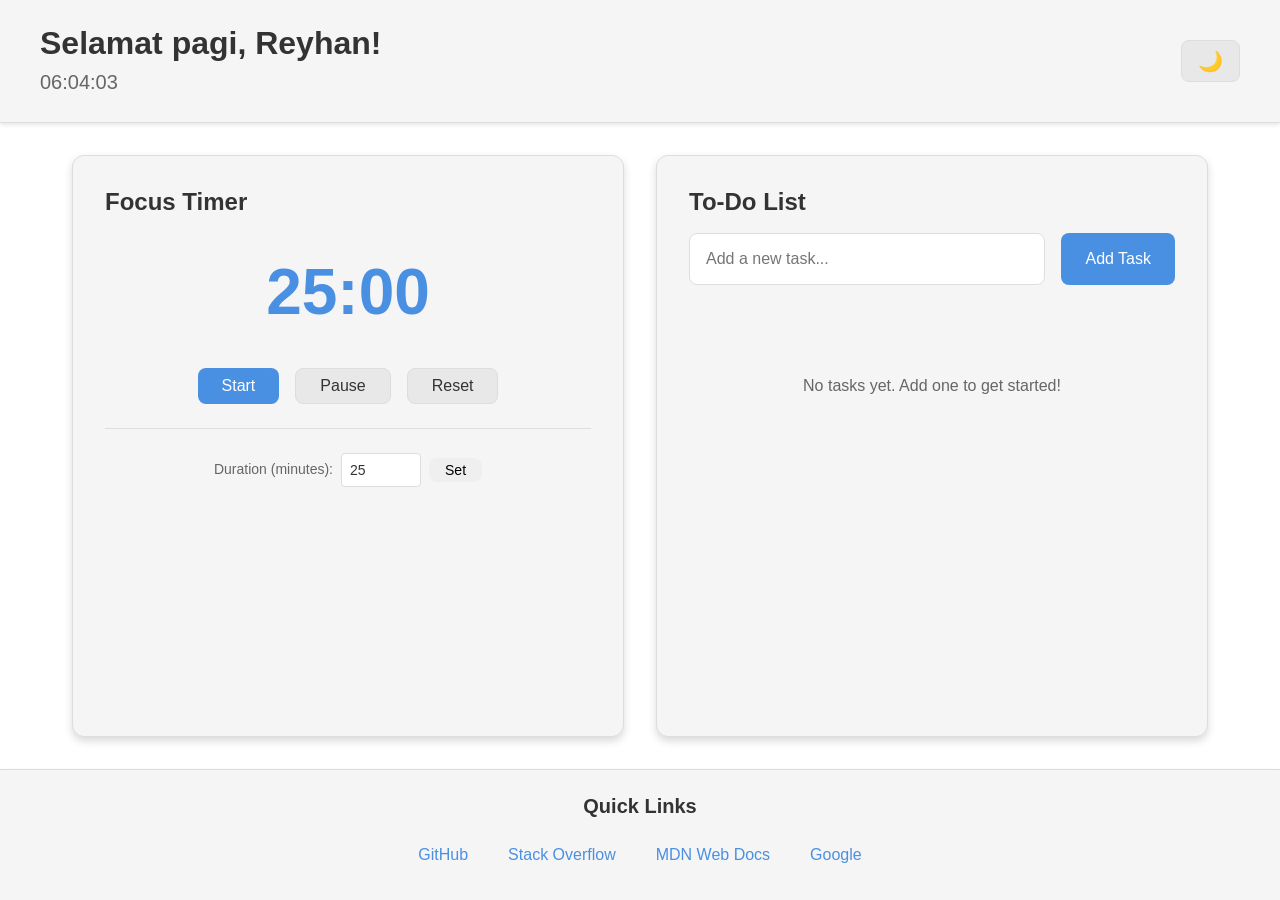
==== index.html @ 03e13bc8 "wave 3 beres" ====
<!DOCTYPE html>
<html lang="en">
<head>
    <meta charset="UTF-8">
    <meta name="viewport" content="width=device-width, initial-scale=1.0">
    <meta name="description" content="A simple to-do list dashboard with focus timer and quick links">
    <title>To-Do List Dashboard</title>
    <link rel="stylesheet" href="css/style.css">
</head>
<body>
    <!-- Header Component -->
    <header id="header-component">
        <div class="header-content">
            <div class="header-left">
                <h1 id="greeting-display">Welcome</h1>
                <div id="clock-display" class="clock">00:00</div>
            </div>
            <div class="header-right">
                <button id="theme-toggle" class="theme-toggle-btn" aria-label="Toggle theme">
                    <span class="theme-icon">🌙</span>
                </button>
            </div>
        </div>
    </header>

    <!-- Main Content Area -->
    <main id="main-content">
        <!-- Focus Timer Component -->
        <section id="focus-timer" class="focus-timer">
            <h2>Focus Timer</h2>
            <div class="timer-display">
                <span id="timer-minutes">25</span>:<span id="timer-seconds">00</span>
            </div>
            <div class="timer-controls">
                <button id="timer-start" class="btn btn-primary">Start</button>
                <button id="timer-pause" class="btn btn-secondary">Pause</button>
                <button id="timer-reset" class="btn btn-secondary">Reset</button>
            </div>
            <div class="timer-settings">
                <label for="timer-duration-input">Duration (minutes):</label>
                <input 
                    type="number" 
                    id="timer-duration-input" 
                    min="1" 
                    max="120" 
                    value="25"
                    aria-label="Timer duration in minutes"
                >
                <button id="timer-set-duration" class="btn btn-small">Set</button>
            </div>
        </section>

        <!-- Task List Component -->
        <section id="task-list-component" class="task-list">
            <h2>To-Do List</h2>
            
            <!-- Task Form -->
            <form id="task-form" class="task-form">
                <div class="task-input-group">
                    <input 
                        type="text" 
                        id="task-input" 
                        placeholder="Add a new task..." 
                        maxlength="500"
                        aria-label="New task description"
                    >
                    <button type="submit" class="btn btn-primary">Add Task</button>
                </div>
                <div id="error-message" class="error-message" role="alert" aria-live="polite"></div>
            </form>

            <!-- Tasks Container -->
            <div id="tasks-container" class="tasks-container">
                <!-- Task items will be dynamically inserted here -->
            </div>
        </section>
    </main>

    <!-- Footer Component -->
    <footer id="footer-component">
        <div class="footer-content">
            <h3>Quick Links</h3>
            <nav id="quick-links-container" class="quick-links">
                <a href="https://github.com" target="_blank" rel="noopener noreferrer">GitHub</a>
                <a href="https://stackoverflow.com" target="_blank" rel="noopener noreferrer">Stack Overflow</a>
                <a href="https://developer.mozilla.org" target="_blank" rel="noopener noreferrer">MDN Web Docs</a>
                <a href="https://www.google.com" target="_blank" rel="noopener noreferrer">Google</a>
            </nav>
        </div>
    </footer>

    <script src="js/script.js"></script>
</body>
</html>
---- css/style.css ----
/* ============================================
   CSS Custom Properties - Theme Variables
   ============================================ */

:root {
  /* Light Theme Colors */
  --bg-primary: #ffffff;
  --bg-secondary: #f5f5f5;
  --bg-tertiary: #e8e8e8;
  --text-primary: #333333;
  --text-secondary: #666666;
  --text-muted: #999999;
  --accent-color: #4a90e2;
  --accent-hover: #357abd;
  --border-color: #dddddd;
  --success-color: #4caf50;
  --danger-color: #f44336;
  --warning-color: #ff9800;
  --shadow-sm: 0 2px 4px rgba(0, 0, 0, 0.1);
  --shadow-md: 0 4px 8px rgba(0, 0, 0, 0.15);
  --shadow-lg: 0 8px 16px rgba(0, 0, 0, 0.2);
  
  /* Spacing */
  --spacing-xs: 0.25rem;
  --spacing-sm: 0.5rem;
  --spacing-md: 1rem;
  --spacing-lg: 1.5rem;
  --spacing-xl: 2rem;
  --spacing-xxl: 3rem;
  
  /* Typography */
  --font-family: -apple-system, BlinkMacSystemFont, 'Segoe UI', Roboto, Oxygen, Ubuntu, Cantarell, sans-serif;
  --font-size-base: 16px;
  --font-size-sm: 0.875rem;
  --font-size-md: 1rem;
  --font-size-lg: 1.25rem;
  --font-size-xl: 1.5rem;
  --font-size-xxl: 2rem;
  --font-weight-normal: 400;
  --font-weight-medium: 500;
  --font-weight-bold: 700;
  
  /* Border Radius */
  --radius-sm: 4px;
  --radius-md: 8px;
  --radius-lg: 12px;
  
  /* Transitions */
  --transition-fast: 150ms ease-in-out;
  --transition-normal: 250ms ease-in-out;
  --transition-slow: 350ms ease-in-out;
}

[data-theme="dark"] {
  /* Dark Theme Colors */
  --bg-primary: #1e1e1e;
  --bg-secondary: #2d2d2d;
  --bg-tertiary: #3a3a3a;
  --text-primary: #ffffff;
  --text-secondary: #b0b0b0;
  --text-muted: #808080;
  --accent-color: #64b5f6;
  --accent-hover: #42a5f5;
  --border-color: #404040;
  --success-color: #66bb6a;
  --danger-color: #ef5350;
  --warning-color: #ffa726;
  --shadow-sm: 0 2px 4px rgba(0, 0, 0, 0.3);
  --shadow-md: 0 4px 8px rgba(0, 0, 0, 0.4);
  --shadow-lg: 0 8px 16px rgba(0, 0, 0, 0.5);
}

/* ============================================
   Base Styles & Reset
   ============================================ */

* {
  margin: 0;
  padding: 0;
  box-sizing: border-box;
}

html {
  font-size: var(--font-size-base);
  scroll-behavior: smooth;
}

body {
  font-family: var(--font-family);
  background-color: var(--bg-primary);
  color: var(--text-primary);
  line-height: 1.6;
  min-height: 100vh;
  display: flex;
  flex-direction: column;
  transition: background-color var(--transition-normal), color var(--transition-normal);
}

h1, h2, h3, h4, h5, h6 {
  font-weight: var(--font-weight-bold);
  line-height: 1.2;
  margin-bottom: var(--spacing-md);
}

h1 {
  font-size: var(--font-size-xxl);
}

h2 {
  font-size: var(--font-size-xl);
}

h3 {
  font-size: var(--font-size-lg);
}

/* ============================================
   Header Component
   ============================================ */

#header-component {
  background-color: var(--bg-secondary);
  border-bottom: 1px solid var(--border-color);
  padding: var(--spacing-lg) var(--spacing-xl);
  box-shadow: var(--shadow-sm);
  transition: background-color var(--transition-normal);
}

.header-content {
  max-width: 1200px;
  margin: 0 auto;
  display: flex;
  justify-content: space-between;
  align-items: center;
}

.header-left h1 {
  margin-bottom: var(--spacing-xs);
  color: var(--text-primary);
}

.clock {
  font-size: var(--font-size-lg);
  color: var(--text-secondary);
  font-weight: var(--font-weight-medium);
}

.theme-toggle-btn {
  background: var(--bg-tertiary);
  border: 1px solid var(--border-color);
  border-radius: var(--radius-md);
  padding: var(--spacing-sm) var(--spacing-md);
  cursor: pointer;
  font-size: var(--font-size-lg);
  transition: all var(--transition-fast);
}

.theme-toggle-btn:hover {
  background-color: var(--accent-color);
  border-color: var(--accent-color);
  transform: scale(1.05);
}

.theme-toggle-btn:active {
  transform: scale(0.95);
}

/* ============================================
   Main Content Area
   ============================================ */

#main-content {
  flex: 1;
  max-width: 1200px;
  width: 100%;
  margin: 0 auto;
  padding: var(--spacing-xl);
  display: grid;
  grid-template-columns: 1fr 1fr;
  gap: var(--spacing-xl);
}

/* ============================================
   Focus Timer Component
   ============================================ */

.focus-timer {
  background-color: var(--bg-secondary);
  border: 1px solid var(--border-color);
  border-radius: var(--radius-lg);
  padding: var(--spacing-xl);
  box-shadow: var(--shadow-md);
  transition: background-color var(--transition-normal);
}

.timer-display {
  font-size: 4rem;
  font-weight: var(--font-weight-bold);
  text-align: center;
  color: var(--accent-color);
  margin: var(--spacing-lg) 0;
  font-variant-numeric: tabular-nums;
}

.timer-controls {
  display: flex;
  gap: var(--spacing-md);
  justify-content: center;
  margin-bottom: var(--spacing-lg);
}

.timer-settings {
  display: flex;
  gap: var(--spacing-sm);
  align-items: center;
  justify-content: center;
  padding-top: var(--spacing-lg);
  border-top: 1px solid var(--border-color);
}

.timer-settings label {
  font-size: var(--font-size-sm);
  color: var(--text-secondary);
}

.timer-settings input {
  width: 80px;
  padding: var(--spacing-sm);
  border: 1px solid var(--border-color);
  border-radius: var(--radius-sm);
  background-color: var(--bg-primary);
  color: var(--text-primary);
  font-size: var(--font-size-sm);
  transition: all var(--transition-fast);
}

.timer-settings input:focus {
  outline: none;
  border-color: var(--accent-color);
  box-shadow: 0 0 0 3px rgba(74, 144, 226, 0.1);
}

/* ============================================
   Task List Component
   ============================================ */

.task-list {
  background-color: var(--bg-secondary);
  border: 1px solid var(--border-color);
  border-radius: var(--radius-lg);
  padding: var(--spacing-xl);
  box-shadow: var(--shadow-md);
  transition: background-color var(--transition-normal);
}

.task-form {
  margin-bottom: var(--spacing-lg);
}

.task-input-group {
  display: flex;
  gap: var(--spacing-md);
  margin-bottom: var(--spacing-sm);
}

#task-input {
  flex: 1;
  padding: var(--spacing-md);
  border: 1px solid var(--border-color);
  border-radius: var(--radius-md);
  background-color: var(--bg-primary);
  color: var(--text-primary);
  font-size: var(--font-size-md);
  transition: all var(--transition-fast);
}

#task-input:focus {
  outline: none;
  border-color: var(--accent-color);
  box-shadow: 0 0 0 3px rgba(74, 144, 226, 0.1);
}

.error-message {
  color: var(--danger-color);
  font-size: var(--font-size-sm);
  min-height: 1.5rem;
  padding: var(--spacing-xs) 0;
}

.tasks-container {
  max-height: 500px;
  overflow-y: auto;
}

/* Task Item Styles */
.task-item {
  display: flex;
  align-items: center;
  gap: var(--spacing-md);
  padding: var(--spacing-md);
  background-color: var(--bg-primary);
  border: 1px solid var(--border-color);
  border-radius: var(--radius-md);
  margin-bottom: var(--spacing-sm);
  transition: all var(--transition-fast);
}

.task-item:hover {
  box-shadow: var(--shadow-sm);
  transform: translateY(-2px);
}

.task-item.completed {
  opacity: 0.6;
}

.task-checkbox {
  width: 20px;
  height: 20px;
  cursor: pointer;
  accent-color: var(--accent-color);
}

.task-description {
  flex: 1;
  color: var(--text-primary);
  font-size: var(--font-size-md);
  word-break: break-word;
  transition: all var(--transition-fast);
}

.task-item.completed .task-description {
  text-decoration: line-through;
  color: var(--text-secondary);
}

.task-delete {
  background-color: transparent;
  border: none;
  color: var(--danger-color);
  cursor: pointer;
  font-size: var(--font-size-lg);
  padding: var(--spacing-xs);
  transition: all var(--transition-fast);
}

.task-delete:hover {
  transform: scale(1.2);
  color: var(--danger-color);
}

/* ============================================
   Button Styles
   ============================================ */

.btn {
  padding: var(--spacing-sm) var(--spacing-lg);
  border: none;
  border-radius: var(--radius-md);
  font-size: var(--font-size-md);
  font-weight: var(--font-weight-medium);
  cursor: pointer;
  transition: all var(--transition-fast);
  white-space: nowrap;
}

.btn:hover {
  transform: translateY(-2px);
  box-shadow: var(--shadow-sm);
}

.btn:active {
  transform: translateY(0);
}

.btn:disabled {
  opacity: 0.5;
  cursor: not-allowed;
  transform: none;
}

.btn-primary {
  background-color: var(--accent-color);
  color: white;
}

.btn-primary:hover {
  background-color: var(--accent-hover);
}

.btn-secondary {
  background-color: var(--bg-tertiary);
  color: var(--text-primary);
  border: 1px solid var(--border-color);
}

.btn-secondary:hover {
  background-color: var(--border-color);
}

.btn-small {
  padding: var(--spacing-xs) var(--spacing-md);
  font-size: var(--font-size-sm);
}

/* ============================================
   Footer Component
   ============================================ */

#footer-component {
  background-color: var(--bg-secondary);
  border-top: 1px solid var(--border-color);
  padding: var(--spacing-lg) var(--spacing-xl);
  box-shadow: var(--shadow-sm);
  transition: background-color var(--transition-normal);
}

.footer-content {
  max-width: 1200px;
  margin: 0 auto;
  text-align: center;
}

.footer-content h3 {
  font-size: var(--font-size-lg);
  margin-bottom: var(--spacing-md);
  color: var(--text-primary);
}

.quick-links {
  display: flex;
  gap: var(--spacing-lg);
  justify-content: center;
  flex-wrap: wrap;
}

.quick-links a {
  color: var(--accent-color);
  text-decoration: none;
  font-size: var(--font-size-md);
  padding: var(--spacing-sm);
  border-radius: var(--radius-sm);
  transition: all var(--transition-fast);
}

.quick-links a:hover {
  color: var(--accent-hover);
  background-color: var(--bg-tertiary);
  transform: translateY(-2px);
}

/* ============================================
   Responsive Design
   ============================================ */

@media (max-width: 768px) {
  #main-content {
    grid-template-columns: 1fr;
    padding: var(--spacing-md);
  }

  .header-content {
    flex-direction: column;
    gap: var(--spacing-md);
    text-align: center;
  }

  .task-input-group {
    flex-direction: column;
  }

  .timer-display {
    font-size: 3rem;
  }

  .quick-links {
    flex-direction: column;
    gap: var(--spacing-sm);
  }
}

@media (max-width: 480px) {
  :root {
    --font-size-base: 14px;
  }

  .timer-display {
    font-size: 2.5rem;
  }

  .timer-controls {
    flex-direction: column;
  }

  .focus-timer,
  .task-list {
    padding: var(--spacing-md);
  }
}

/* ============================================
   Accessibility & Focus Styles
   ============================================ */

:focus-visible {
  outline: 2px solid var(--accent-color);
  outline-offset: 2px;
}

@media (prefers-reduced-motion: reduce) {
  *,
  *::before,
  *::after {
    animation-duration: 0.01ms !important;
    animation-iteration-count: 1 !important;
    transition-duration: 0.01ms !important;
  }
}

/* ============================================
   Scrollbar Styling
   ============================================ */

.tasks-container::-webkit-scrollbar {
  width: 8px;
}

.tasks-container::-webkit-scrollbar-track {
  background: var(--bg-secondary);
  border-radius: var(--radius-sm);
}

.tasks-container::-webkit-scrollbar-thumb {
  background: var(--border-color);
  border-radius: var(--radius-sm);
}

.tasks-container::-webkit-scrollbar-thumb:hover {
  background: var(--text-secondary);
}
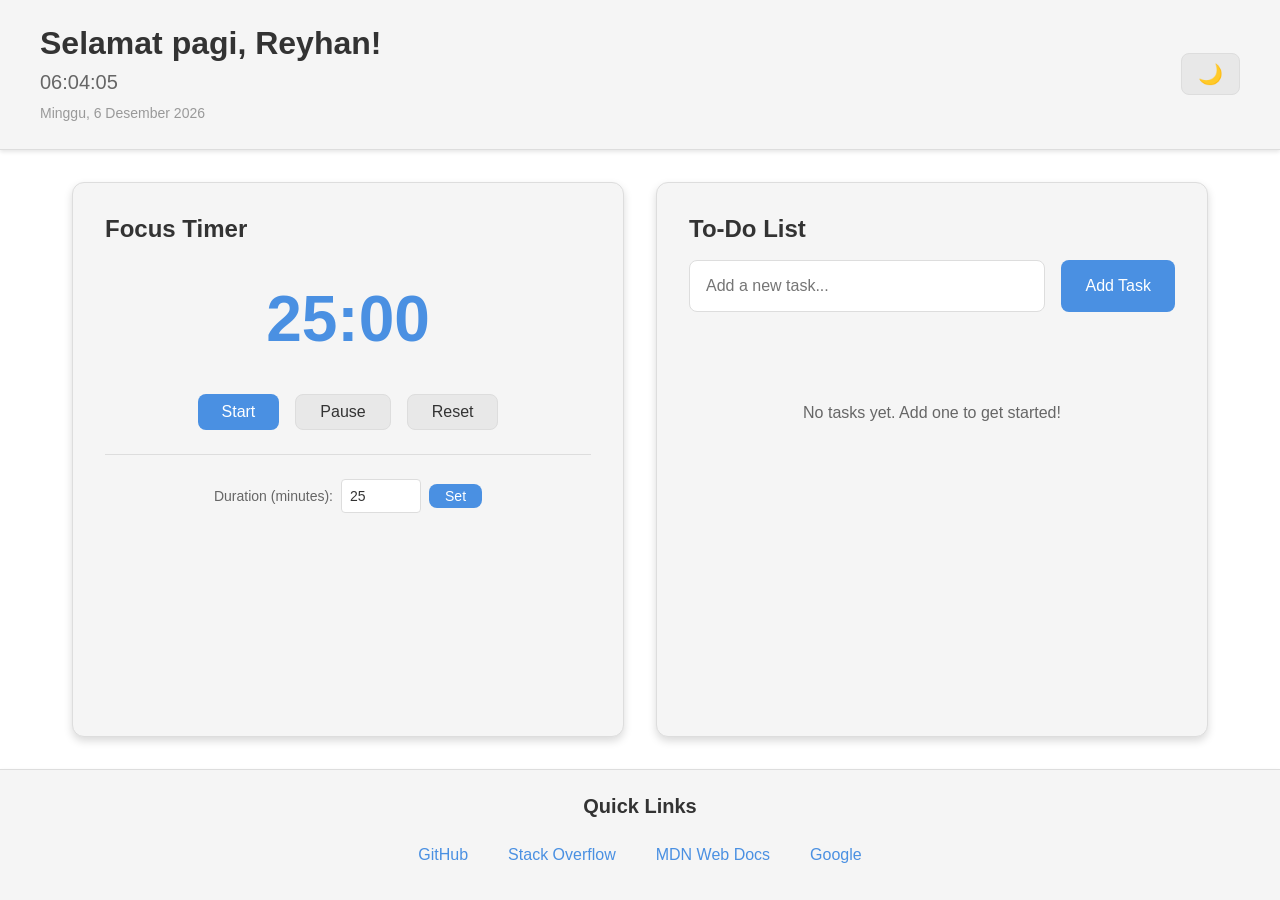
==== commit ced68029: "feat: add date display to header (time and date requirement)" ====
--- a/index.html
+++ b/index.html
@@ -13,7 +13,8 @@
         <div class="header-content">
             <div class="header-left">
                 <h1 id="greeting-display">Welcome</h1>
-                <div id="clock-display" class="clock">00:00</div>
+                <div id="clock-display" class="clock">00:00:00</div>
+                <div id="date-display" class="date"></div>
             </div>
             <div class="header-right">
                 <button id="theme-toggle" class="theme-toggle-btn" aria-label="Toggle theme">
--- a/css/style.css
+++ b/css/style.css
@@ -145,6 +145,13 @@
   font-weight: var(--font-weight-medium);
 }
 
+.date {
+  font-size: var(--font-size-sm);
+  color: var(--text-muted);
+  font-weight: var(--font-weight-normal);
+  margin-top: var(--spacing-xs);
+}
+
 .theme-toggle-btn {
   background: var(--bg-tertiary);
   border: 1px solid var(--border-color);
@@ -302,7 +309,7 @@
   border: 1px solid var(--border-color);
   border-radius: var(--radius-md);
   margin-bottom: var(--spacing-sm);
-  transition: all var(--transition-fast);
+  transition: transform var(--transition-fast), box-shadow var(--transition-fast);
 }
 
 .task-item:hover {
@@ -349,6 +356,124 @@
   color: var(--danger-color);
 }
 
+.task-delete:active {
+  transform: scale(0.9);
+}
+
+/* ── Task Action Group ──────────────────────────────────────── */
+
+.task-actions {
+  display: flex;
+  align-items: center;
+  gap: var(--spacing-xs);
+  flex-shrink: 0;
+}
+
+/* Edit button — pencil icon */
+.task-edit {
+  background-color: transparent;
+  border: none;
+  cursor: pointer;
+  font-size: var(--font-size-md);
+  padding: var(--spacing-xs);
+  border-radius: var(--radius-sm);
+  transition: transform var(--transition-fast), background-color var(--transition-fast);
+  line-height: 1;
+}
+
+.task-edit:hover {
+  transform: scale(1.2);
+  background-color: var(--bg-tertiary);
+}
+
+.task-edit:active {
+  transform: scale(0.9);
+}
+
+/* ── Inline Edit Mode ──────────────────────────────────────── */
+
+/* The task row when editing — amber left border signals active state */
+.task-item.editing {
+  border-left: 3px solid var(--warning-color);
+  background-color: color-mix(in srgb, var(--warning-color) 6%, var(--bg-primary));
+  box-shadow: var(--shadow-sm);
+}
+
+/* Inline edit input replaces the description <span> */
+.task-edit-input {
+  flex: 1;
+  padding: var(--spacing-xs) var(--spacing-sm);
+  border: 2px solid var(--warning-color);
+  border-radius: var(--radius-sm);
+  background-color: var(--bg-primary);
+  color: var(--text-primary);
+  font-size: var(--font-size-md);
+  font-family: var(--font-family);
+  outline: none;
+  transition: border-color var(--transition-fast), box-shadow var(--transition-fast);
+}
+
+.task-edit-input:focus {
+  border-color: var(--warning-color);
+  box-shadow: 0 0 0 3px color-mix(in srgb, var(--warning-color) 20%, transparent);
+}
+
+/* Red border shake when validation fails */
+.task-edit-input.input-error {
+  border-color: var(--danger-color);
+  animation: shake 0.35s ease;
+}
+
+@keyframes shake {
+  0%, 100% { transform: translateX(0); }
+  20%       { transform: translateX(-6px); }
+  40%       { transform: translateX(6px); }
+  60%       { transform: translateX(-4px); }
+  80%       { transform: translateX(4px); }
+}
+
+/* Save button — green checkmark */
+.task-save {
+  background-color: transparent;
+  border: none;
+  cursor: pointer;
+  font-size: var(--font-size-md);
+  padding: var(--spacing-xs);
+  border-radius: var(--radius-sm);
+  transition: transform var(--transition-fast), background-color var(--transition-fast);
+  line-height: 1;
+}
+
+.task-save:hover {
+  transform: scale(1.2);
+  background-color: color-mix(in srgb, var(--success-color) 15%, transparent);
+}
+
+.task-save:active {
+  transform: scale(0.9);
+}
+
+/* Cancel button — red cross */
+.task-cancel {
+  background-color: transparent;
+  border: none;
+  cursor: pointer;
+  font-size: var(--font-size-md);
+  padding: var(--spacing-xs);
+  border-radius: var(--radius-sm);
+  transition: transform var(--transition-fast), background-color var(--transition-fast);
+  line-height: 1;
+}
+
+.task-cancel:hover {
+  transform: scale(1.2);
+  background-color: color-mix(in srgb, var(--danger-color) 15%, transparent);
+}
+
+.task-cancel:active {
+  transform: scale(0.9);
+}
+
 /* ============================================
    Button Styles
    ============================================ */
@@ -401,6 +526,17 @@
 .btn-small {
   padding: var(--spacing-xs) var(--spacing-md);
   font-size: var(--font-size-sm);
+}
+
+/* Timer 'Set' button — uses btn-small without btn-primary,
+   so we give it an explicit accent color here for consistency */
+.timer-settings .btn-small {
+  background-color: var(--accent-color);
+  color: white;
+}
+
+.timer-settings .btn-small:hover {
+  background-color: var(--accent-hover);
 }
 
 /* ============================================
@@ -449,6 +585,11 @@
   transform: translateY(-2px);
 }
 
+.quick-links a:active {
+  transform: translateY(0);
+  background-color: var(--bg-tertiary);
+}
+
 /* ============================================
    Responsive Design
    ============================================ */
@@ -473,6 +614,15 @@
     font-size: 3rem;
   }
 
+  .timer-controls {
+    flex-direction: column;
+    align-items: stretch;
+  }
+
+  .timer-controls .btn {
+    width: 100%;
+  }
+
   .quick-links {
     flex-direction: column;
     gap: var(--spacing-sm);
@@ -495,6 +645,11 @@
   .focus-timer,
   .task-list {
     padding: var(--spacing-md);
+  }
+
+  /* Shrink task list on mobile so it doesn't swallow the full viewport */
+  .tasks-container {
+    max-height: 300px;
   }
 }
 
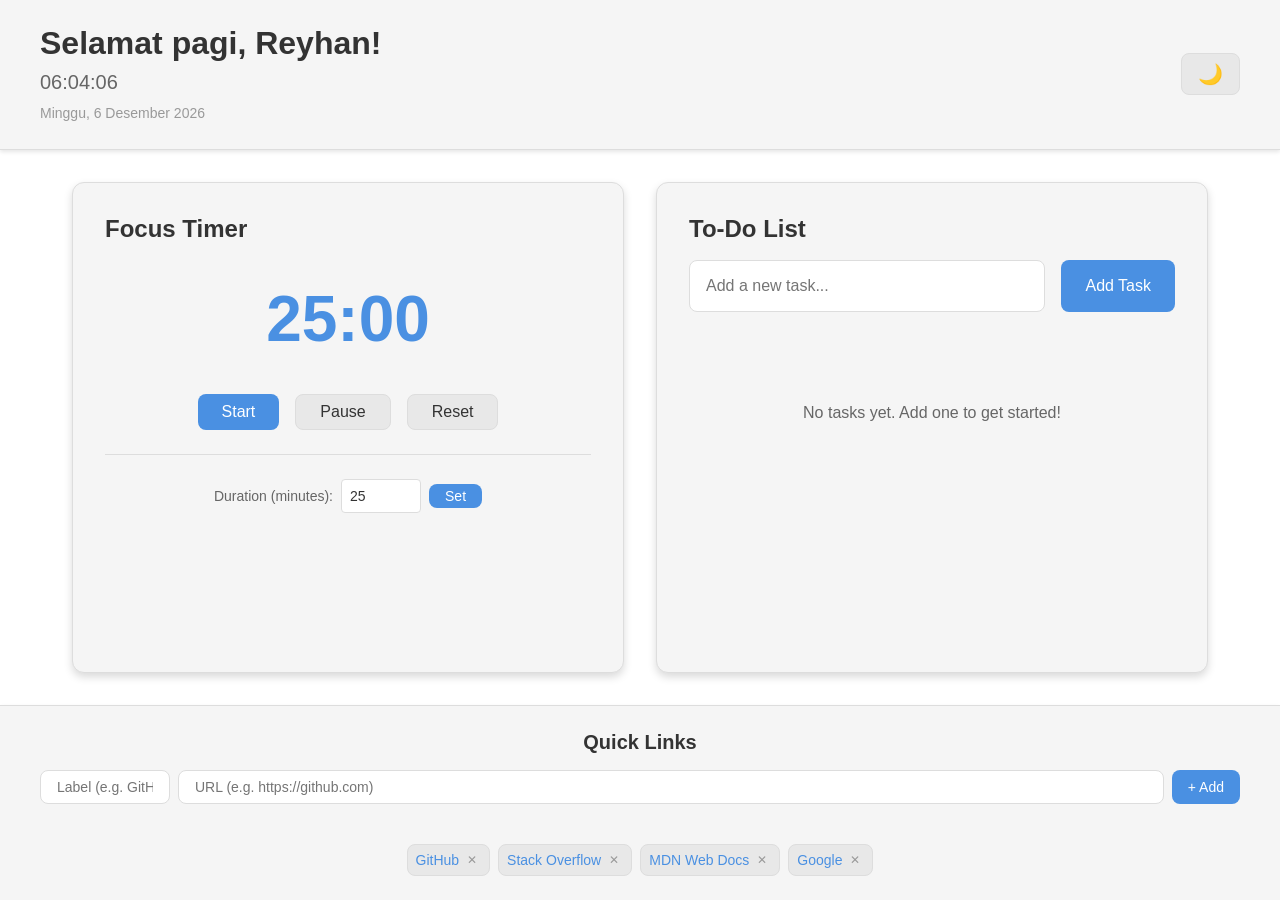
==== commit 6d1c50d7: "feat: save quick links to localStorage - Remove hardcoded links from index.html - Add QUICK_LINKS ke" ====
--- a/index.html
+++ b/index.html
@@ -81,11 +81,32 @@
     <footer id="footer-component">
         <div class="footer-content">
             <h3>Quick Links</h3>
+
+            <!-- Add Link Form -->
+            <form id="quick-link-form" class="quick-link-form">
+                <div class="quick-link-input-group">
+                    <input
+                        type="text"
+                        id="quick-link-label"
+                        placeholder="Label (e.g. GitHub)"
+                        maxlength="30"
+                        aria-label="Link label"
+                    >
+                    <input
+                        type="url"
+                        id="quick-link-url"
+                        placeholder="URL (e.g. https://github.com)"
+                        maxlength="200"
+                        aria-label="Link URL"
+                    >
+                    <button type="submit" class="btn btn-small btn-primary">+ Add</button>
+                </div>
+                <div id="quick-link-error" class="error-message" role="alert" aria-live="polite"></div>
+            </form>
+
+            <!-- Links rendered by JS -->
             <nav id="quick-links-container" class="quick-links">
-                <a href="https://github.com" target="_blank" rel="noopener noreferrer">GitHub</a>
-                <a href="https://stackoverflow.com" target="_blank" rel="noopener noreferrer">Stack Overflow</a>
-                <a href="https://developer.mozilla.org" target="_blank" rel="noopener noreferrer">MDN Web Docs</a>
-                <a href="https://www.google.com" target="_blank" rel="noopener noreferrer">Google</a>
+                <!-- Dynamically populated from localStorage -->
             </nav>
         </div>
     </footer>
--- a/css/style.css
+++ b/css/style.css
@@ -563,31 +563,99 @@
   color: var(--text-primary);
 }
 
-.quick-links {
-  display: flex;
-  gap: var(--spacing-lg);
+/* Quick Links — Add Form */
+.quick-link-form {
+  margin-bottom: var(--spacing-md);
+}
+
+.quick-link-input-group {
+  display: flex;
+  gap: var(--spacing-sm);
   justify-content: center;
   flex-wrap: wrap;
 }
 
-.quick-links a {
+.quick-link-input-group input {
+  padding: var(--spacing-sm) var(--spacing-md);
+  border: 1px solid var(--border-color);
+  border-radius: var(--radius-md);
+  background-color: var(--bg-primary);
+  color: var(--text-primary);
+  font-size: var(--font-size-sm);
+  transition: all var(--transition-fast);
+}
+
+#quick-link-label { width: 130px; }
+#quick-link-url   { flex: 1; min-width: 200px; }
+
+.quick-link-input-group input:focus {
+  outline: none;
+  border-color: var(--accent-color);
+  box-shadow: 0 0 0 3px rgba(74, 144, 226, 0.1);
+}
+
+/* Quick Links — Link chips */
+.quick-links {
+  display: flex;
+  gap: var(--spacing-sm);
+  justify-content: center;
+  flex-wrap: wrap;
+  margin-top: var(--spacing-sm);
+}
+
+.quick-link-item {
+  display: inline-flex;
+  align-items: center;
+  gap: var(--spacing-xs);
+  background-color: var(--bg-tertiary);
+  border: 1px solid var(--border-color);
+  border-radius: var(--radius-md);
+  padding: var(--spacing-xs) var(--spacing-sm);
+  transition: all var(--transition-fast);
+}
+
+.quick-link-item:hover {
+  border-color: var(--accent-color);
+  box-shadow: var(--shadow-sm);
+}
+
+.quick-link-anchor {
   color: var(--accent-color);
   text-decoration: none;
-  font-size: var(--font-size-md);
-  padding: var(--spacing-sm);
+  font-size: var(--font-size-sm);
+  font-weight: var(--font-weight-medium);
+}
+
+.quick-link-anchor:hover {
+  color: var(--accent-hover);
+  text-decoration: underline;
+}
+
+.quick-link-delete {
+  background: none;
+  border: none;
+  color: var(--text-muted);
+  cursor: pointer;
+  font-size: 0.75rem;
+  padding: 0 var(--spacing-xs);
   border-radius: var(--radius-sm);
-  transition: all var(--transition-fast);
-}
-
-.quick-links a:hover {
-  color: var(--accent-hover);
-  background-color: var(--bg-tertiary);
-  transform: translateY(-2px);
-}
-
-.quick-links a:active {
-  transform: translateY(0);
-  background-color: var(--bg-tertiary);
+  line-height: 1;
+  transition: color var(--transition-fast), transform var(--transition-fast);
+}
+
+.quick-link-delete:hover {
+  color: var(--danger-color);
+  transform: scale(1.2);
+}
+
+.quick-link-delete:active {
+  transform: scale(0.9);
+}
+
+.quick-links-empty {
+  color: var(--text-muted);
+  font-size: var(--font-size-sm);
+  font-style: italic;
 }
 
 /* ============================================
@@ -626,6 +694,17 @@
   .quick-links {
     flex-direction: column;
     gap: var(--spacing-sm);
+  }
+
+  .quick-link-input-group {
+    flex-direction: column;
+    align-items: stretch;
+  }
+
+  #quick-link-label,
+  #quick-link-url {
+    width: 100%;
+    min-width: unset;
   }
 }
 
